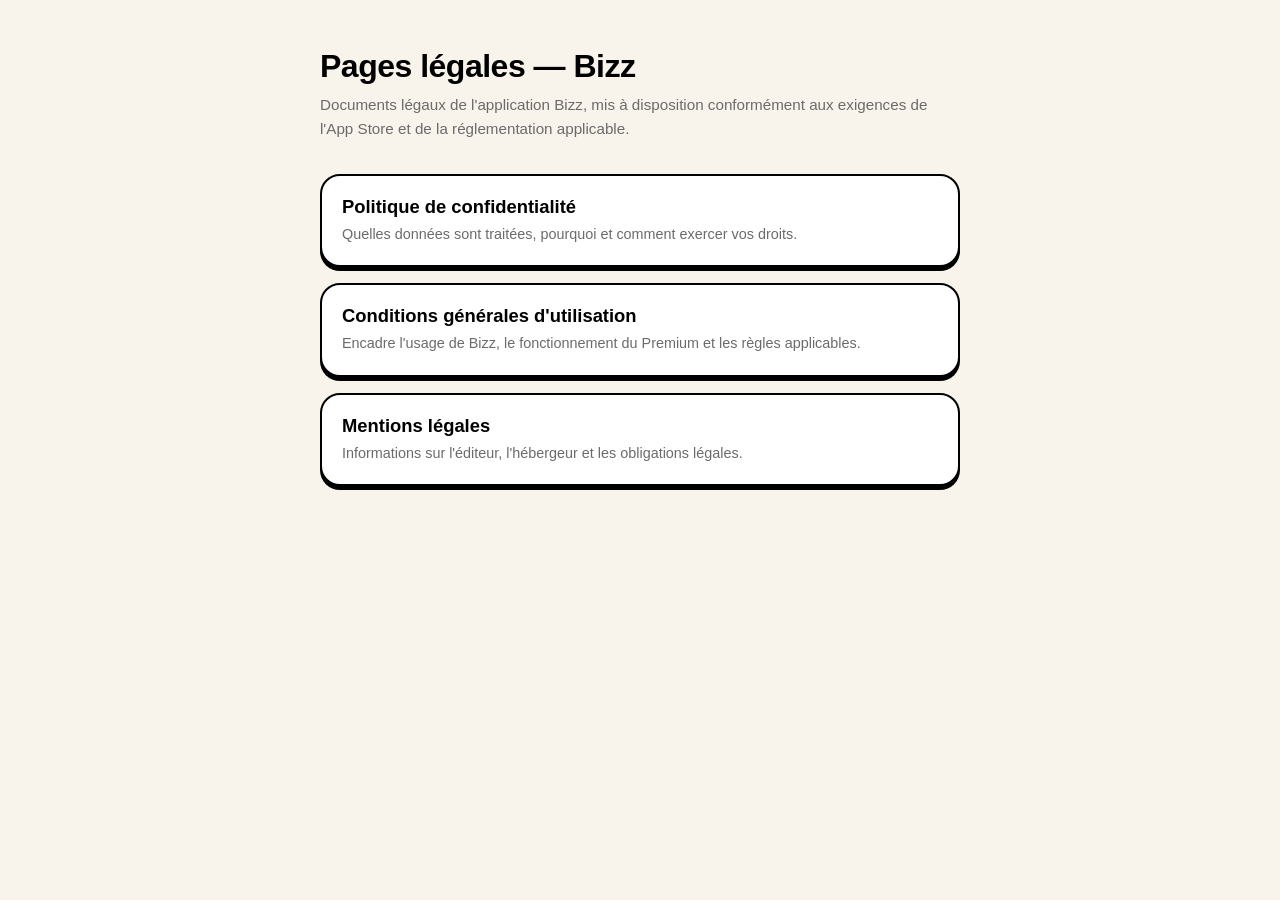
==== legal/index.html @ 8601afcb "Add files via upload" ====
<!DOCTYPE html>
<html lang="fr">
<head>
  <meta charset="UTF-8" />
  <meta name="viewport" content="width=device-width, initial-scale=1.0" />
  <title>Pages légales — Bizz</title>
  <style>
    *, *::before, *::after { box-sizing: border-box; margin: 0; padding: 0; }

    body {
      font-family: -apple-system, BlinkMacSystemFont, 'Segoe UI', sans-serif;
      background: #F8F3EB;
      color: #000;
      min-height: 100vh;
      padding: 48px 16px 80px;
    }

    .container {
      max-width: 640px;
      margin: 0 auto;
    }

    h1 {
      font-size: 2rem;
      font-weight: 900;
      letter-spacing: -0.5px;
      margin-bottom: 8px;
    }

    .subtitle {
      font-size: 0.95rem;
      color: #6B6B6B;
      line-height: 1.6;
      margin-bottom: 32px;
    }

    .cards {
      display: flex;
      flex-direction: column;
      gap: 16px;
    }

    a.card {
      display: block;
      background: #fff;
      border: 2px solid #000;
      border-radius: 20px;
      padding: 20px;
      text-decoration: none;
      color: inherit;
      box-shadow: 0 4px 0 #000;
      transition: transform 0.1s, box-shadow 0.1s;
    }

    a.card:hover {
      transform: translateY(2px);
      box-shadow: 0 2px 0 #000;
    }

    a.card:active {
      transform: translateY(4px);
      box-shadow: 0 0 0 #000;
    }

    .card-title {
      font-size: 1.15rem;
      font-weight: 800;
      margin-bottom: 6px;
    }

    .card-body {
      font-size: 0.9rem;
      color: #6B6B6B;
      line-height: 1.5;
    }
  </style>
</head>
<body>
  <div class="container">
    <h1>Pages légales — Bizz</h1>
    <p class="subtitle">Documents légaux de l'application Bizz, mis à disposition conformément aux exigences de l'App Store et de la réglementation applicable.</p>

    <div class="cards">
      <a class="card" href="privacy.html">
        <div class="card-title">Politique de confidentialité</div>
        <div class="card-body">Quelles données sont traitées, pourquoi et comment exercer vos droits.</div>
      </a>
      <a class="card" href="terms.html">
        <div class="card-title">Conditions générales d'utilisation</div>
        <div class="card-body">Encadre l'usage de Bizz, le fonctionnement du Premium et les règles applicables.</div>
      </a>
      <a class="card" href="notices.html">
        <div class="card-title">Mentions légales</div>
        <div class="card-body">Informations sur l'éditeur, l'hébergeur et les obligations légales.</div>
      </a>
    </div>
  </div>
</body>
</html>
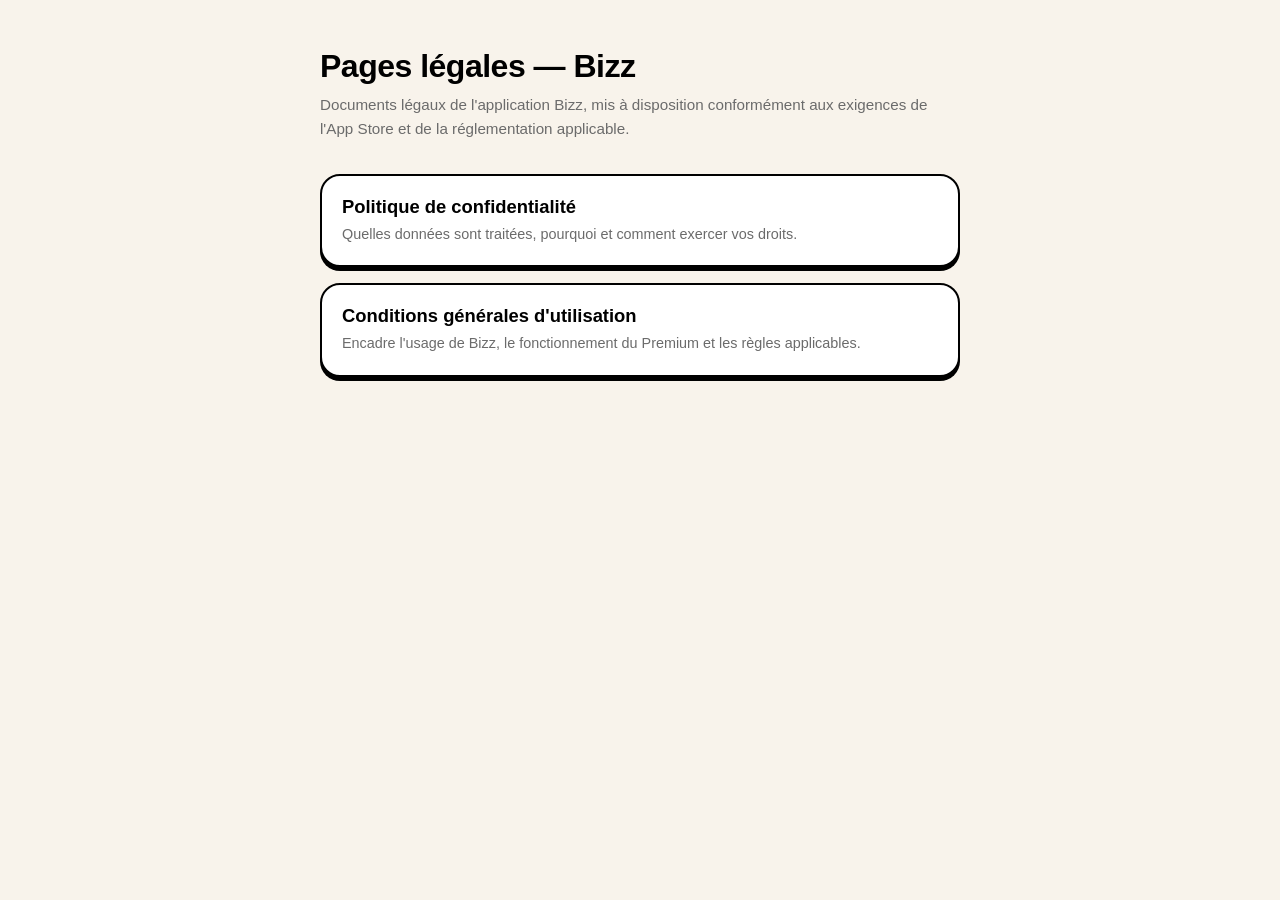
==== commit 07f158a0: "Update index.html" ====
--- a/legal/index.html
+++ b/legal/index.html
@@ -89,10 +89,6 @@
         <div class="card-title">Conditions générales d'utilisation</div>
         <div class="card-body">Encadre l'usage de Bizz, le fonctionnement du Premium et les règles applicables.</div>
       </a>
-      <a class="card" href="notices.html">
-        <div class="card-title">Mentions légales</div>
-        <div class="card-body">Informations sur l'éditeur, l'hébergeur et les obligations légales.</div>
-      </a>
     </div>
   </div>
 </body>
